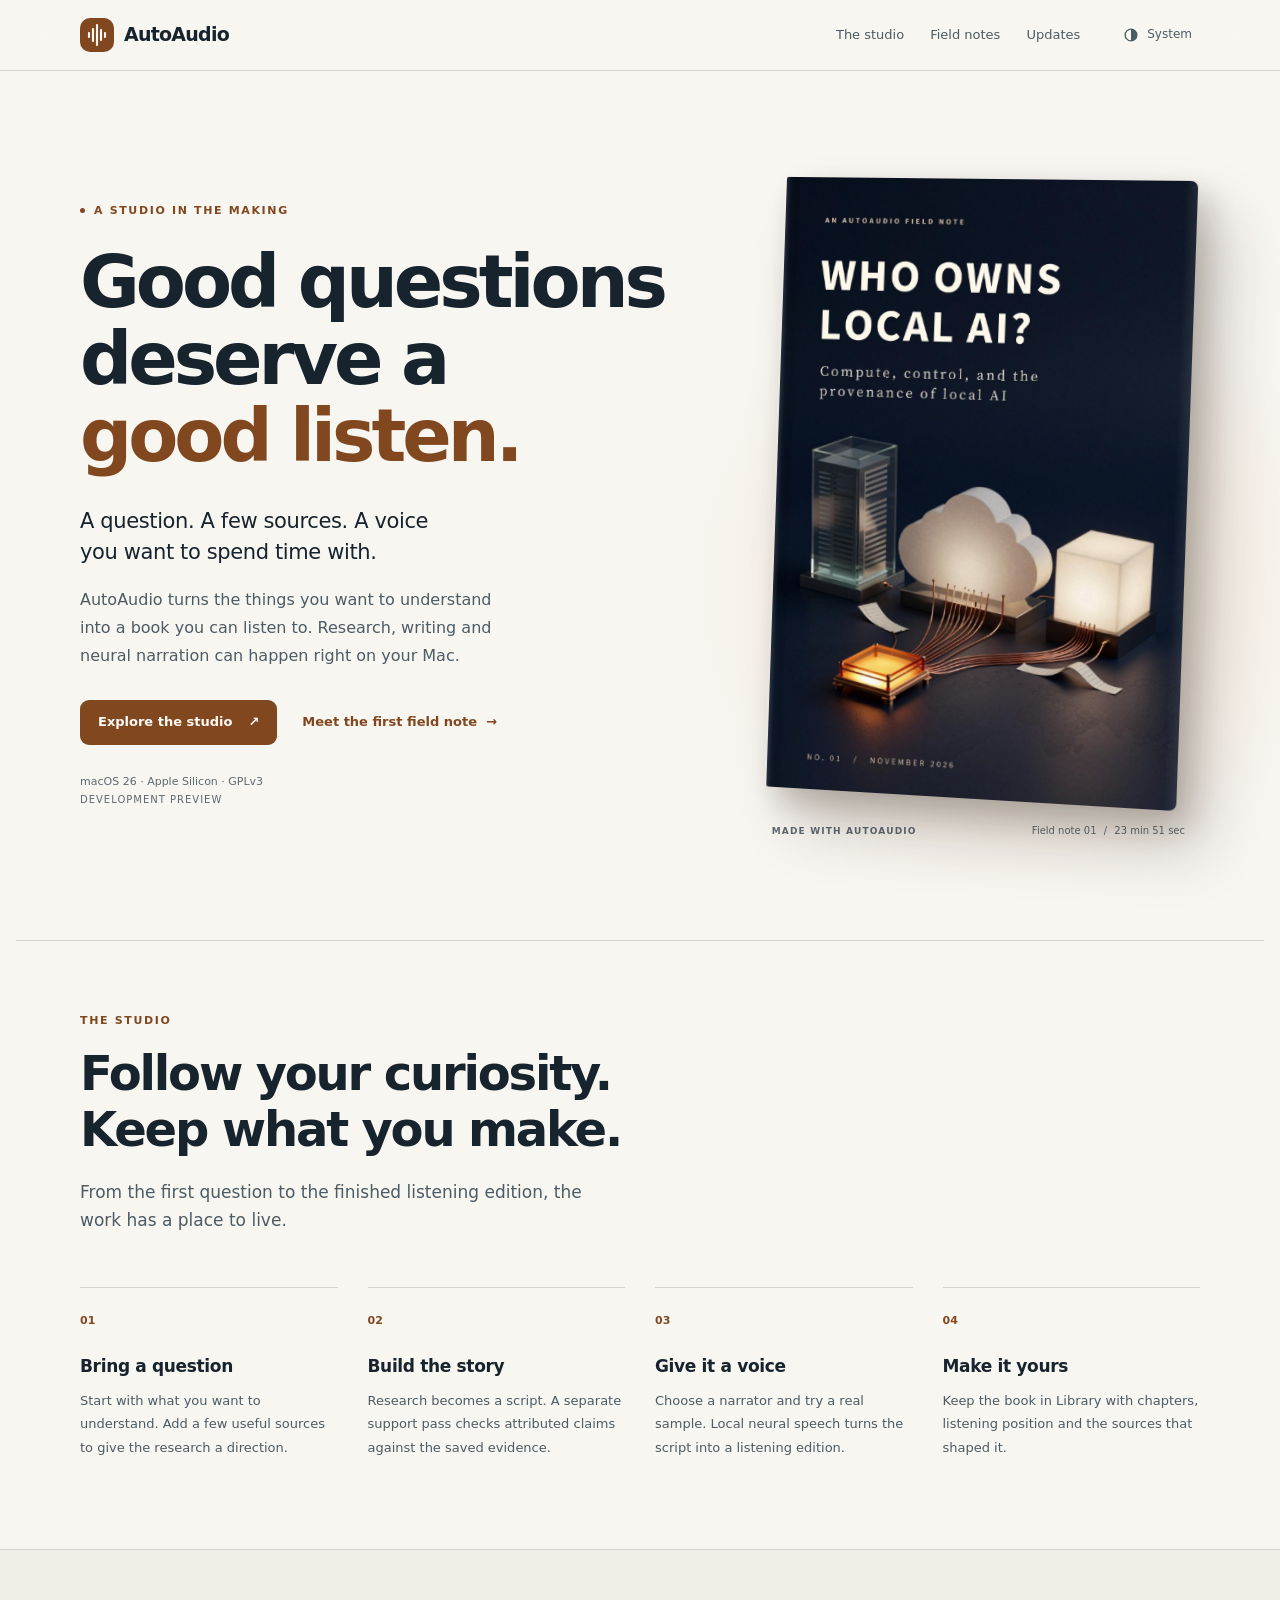
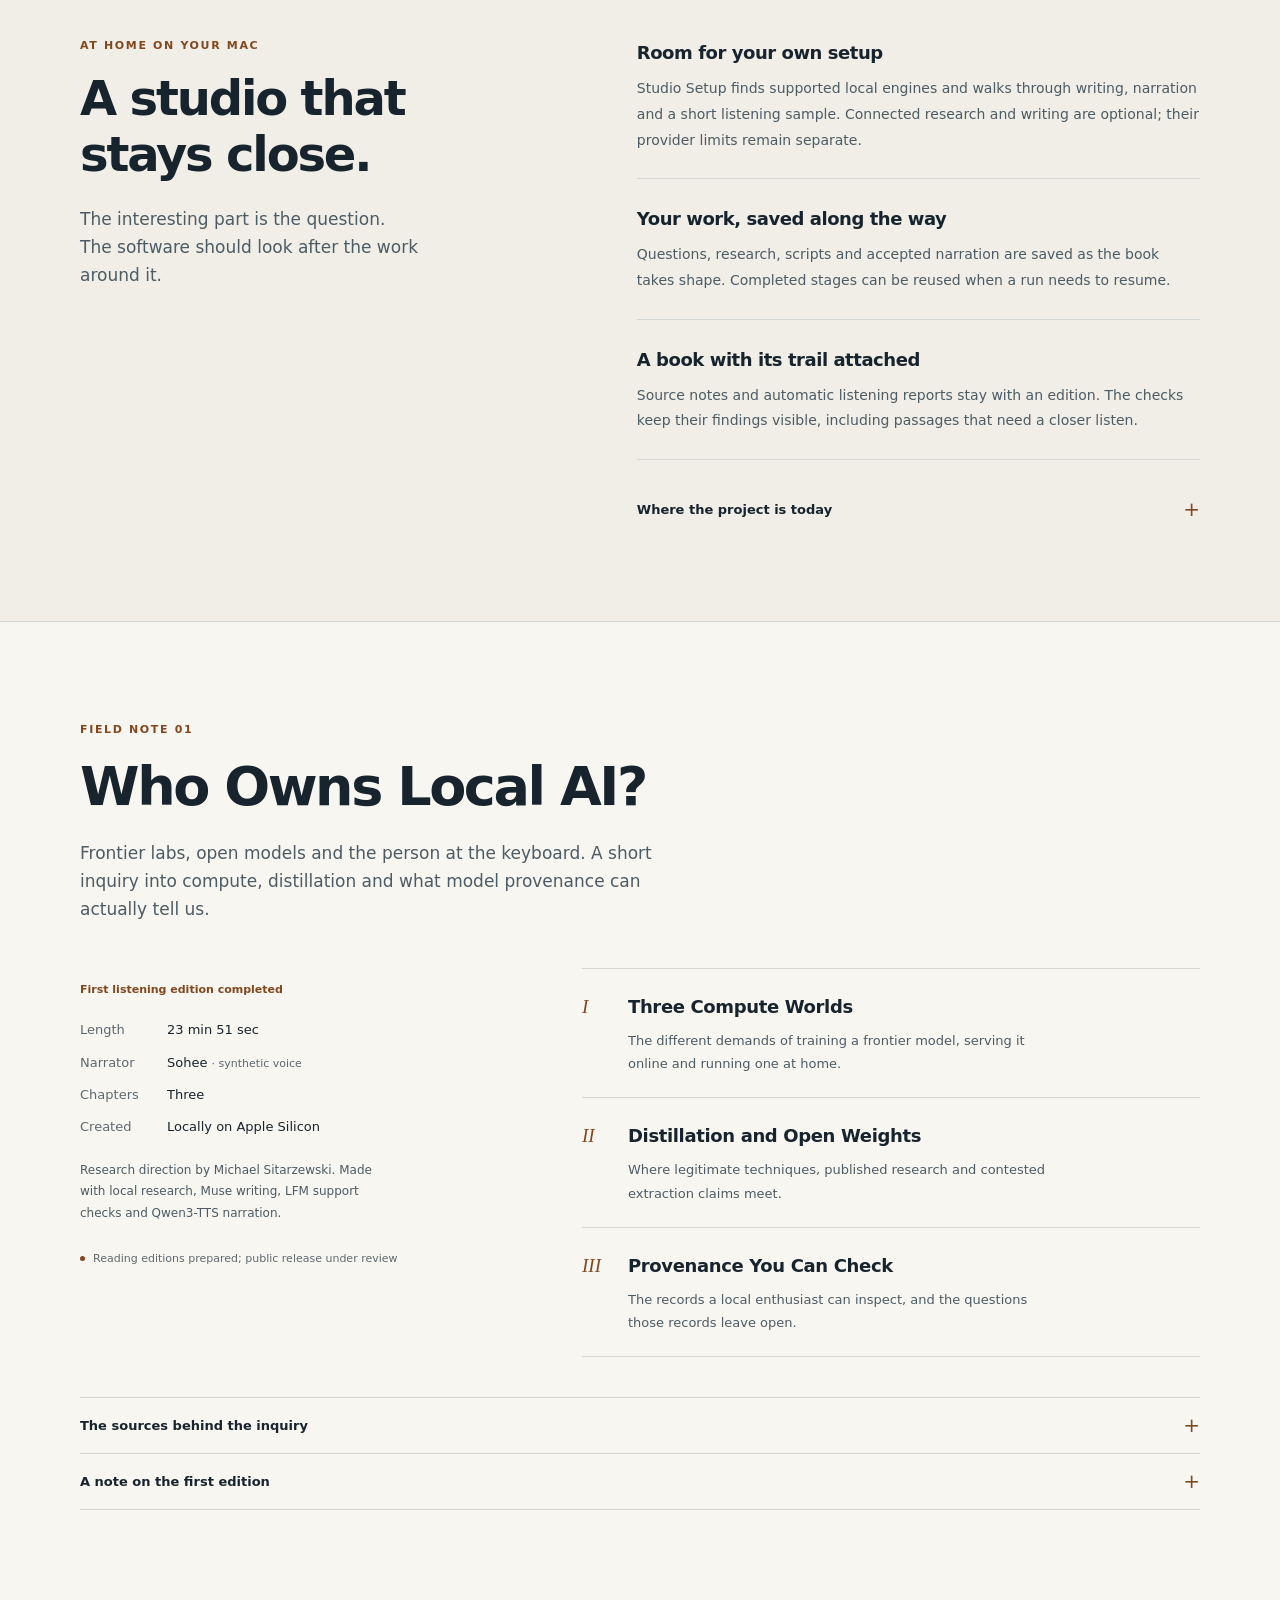
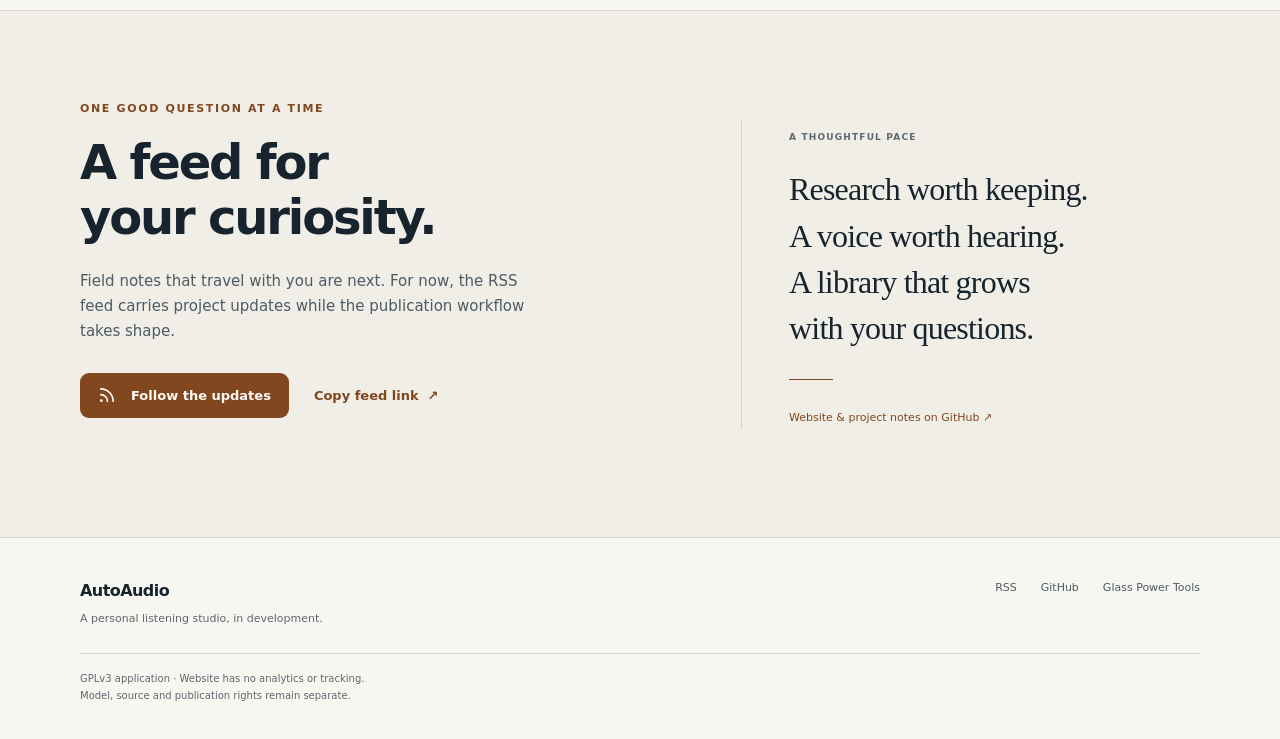
==== index.html @ 8d92912f "Add AutoAudio landing page and RSS updates" ====
<!doctype html>
<html lang="en">
<head>
  <meta charset="utf-8">
  <meta name="viewport" content="width=device-width, initial-scale=1">
  <meta name="color-scheme" content="dark light">
  <meta name="theme-color" content="#10171f" media="(prefers-color-scheme: dark)">
  <meta name="theme-color" content="#f8f6f1" media="(prefers-color-scheme: light)">
  <title>AutoAudio — Good questions deserve a good listen.</title>
  <meta name="description" content="A personal audiobook studio for Mac. Follow a question through research, writing and local neural narration, then keep the finished book in your library. In development for Apple Silicon.">
  <link rel="canonical" href="https://msitarzewski.github.io/AutoAudio/">
  <meta property="og:type" content="website">
  <meta property="og:locale" content="en_US">
  <meta property="og:site_name" content="AutoAudio">
  <meta property="og:title" content="Good questions deserve a good listen.">
  <meta property="og:description" content="A personal audiobook studio for Mac. A question, a few sources, and a voice you want to spend time with.">
  <meta property="og:url" content="https://msitarzewski.github.io/AutoAudio/">
  <meta property="og:image" content="https://msitarzewski.github.io/AutoAudio/assets/who-owns-local-ai-cover.jpg">
  <meta property="og:image:alt" content="The cover of Who Owns Local AI?, AutoAudio’s first field note.">
  <meta name="twitter:card" content="summary_large_image">
  <link rel="icon" type="image/svg+xml" href="assets/favicon.svg">
  <link rel="alternate" type="application/rss+xml" title="AutoAudio updates" href="feed.xml">
  <link rel="stylesheet" href="assets/site.css">
  <script src="assets/site.js" defer></script>
</head>
<body>
  <a class="skip-link" href="#content">Skip to content</a>
  <header class="site-header">
    <div class="header-inner">
      <a class="wordmark" href="./" aria-label="AutoAudio home">
        <svg class="brand-mark" width="34" height="34" viewBox="0 0 34 34" aria-hidden="true"><rect width="34" height="34" rx="10" fill="currentColor"/><g stroke="var(--mark-ink)" stroke-width="2.1" stroke-linecap="round"><path d="M9 15v4M13 11v12M17 7v20M21 12v10M25 15v4"/></g></svg>
        <span>AutoAudio</span>
      </a>
      <nav aria-label="Main navigation">
        <a href="#studio">The studio</a>
        <a href="#field-note">Field notes</a>
        <a href="#updates">Updates</a>
      </nav>
      <button class="appearance-button" id="appearance" type="button" aria-label="Appearance: system. Change appearance." title="Change appearance" hidden>
        <svg width="18" height="18" viewBox="0 0 20 20" fill="none" aria-hidden="true"><circle cx="10" cy="10" r="6.5" stroke="currentColor" stroke-width="1.5"/><path d="M10 3.5a6.5 6.5 0 0 1 0 13Z" fill="currentColor"/></svg>
        <span id="appearance-label">System</span>
      </button>
    </div>
  </header>

  <main id="content">
    <section class="hero page-width" aria-labelledby="hero-title">
      <div class="hero-copy">
        <p class="eyebrow"><span class="status-dot" aria-hidden="true"></span> A studio in the making</p>
        <h1 id="hero-title">Good questions<br>deserve a<br><span>good listen.</span></h1>
        <p class="hero-lede">A question. A few sources. A voice you want to spend time with.</p>
        <p class="hero-description">AutoAudio turns the things you want to understand into a book you can listen to. Research, writing and neural narration can happen right on your Mac.</p>
        <div class="actions">
          <a class="button primary" href="#studio">Explore the studio <span aria-hidden="true">↗</span></a>
          <a class="text-link" href="#field-note">Meet the first field note <span aria-hidden="true">→</span></a>
        </div>
        <p class="platform-note">macOS 26 · Apple Silicon · GPLv3<br><span>Development preview</span></p>
      </div>
      <figure class="hero-book">
        <div class="book-halo" aria-hidden="true"></div>
        <div class="cover-wrap">
          <img class="book-cover" src="assets/who-owns-local-ai-cover.jpg" width="1024" height="1536" fetchpriority="high" alt="Who Owns Local AI? A dark blue cover with a luminous personal computing core connected to sculptural computing structures by fine copper lines.">
        </div>
        <figcaption><span class="mini-label">Made with AutoAudio</span><span>Field note 01 <span aria-hidden="true">/</span> 23 min 51 sec</span></figcaption>
      </figure>
    </section>

    <section class="journey page-width" id="studio" aria-labelledby="journey-title">
      <div class="section-heading">
        <p class="eyebrow">The studio</p>
        <h2 id="journey-title">Follow your curiosity.<br>Keep what you make.</h2>
        <p>From the first question to the finished listening edition, the work has a place to live.</p>
      </div>
      <ol class="journey-steps">
        <li><span class="step-number" aria-hidden="true">01</span><h3>Bring a question</h3><p>Start with what you want to understand. Add a few useful sources to give the research a direction.</p></li>
        <li><span class="step-number" aria-hidden="true">02</span><h3>Build the story</h3><p>Research becomes a script. A separate support pass checks attributed claims against the saved evidence.</p></li>
        <li><span class="step-number" aria-hidden="true">03</span><h3>Give it a voice</h3><p>Choose a narrator and try a real sample. Local neural speech turns the script into a listening edition.</p></li>
        <li><span class="step-number" aria-hidden="true">04</span><h3>Make it yours</h3><p>Keep the book in Library with chapters, listening position and the sources that shaped it.</p></li>
      </ol>
    </section>

    <section class="close-section" aria-labelledby="close-title">
      <div class="page-width close-grid">
        <div>
          <p class="eyebrow">At home on your Mac</p>
          <h2 id="close-title">A studio that<br>stays close.</h2>
          <p class="section-intro">The interesting part is the question. The software should look after the work around it.</p>
        </div>
        <div class="studio-details">
          <article><h3>Room for your own setup</h3><p>Studio Setup finds supported local engines and walks through writing, narration and a short listening sample. Connected research and writing are optional; their provider limits remain separate.</p></article>
          <article><h3>Your work, saved along the way</h3><p>Questions, research, scripts and accepted narration are saved as the book takes shape. Completed stages can be reused when a run needs to resume.</p></article>
          <article><h3>A book with its trail attached</h3><p>Source notes and automatic listening reports stay with an edition. The checks keep their findings visible, including passages that need a closer listen.</p></article>
          <details class="plain-disclosure"><summary>Where the project is today <span aria-hidden="true">+</span></summary><div><p>The Mac studio has produced a complete book through its local pipeline, including native Library playback. AutoAudio is still a development project.</p><p>Companion listening on iPhone, iPad and Apple Vision Pro, and optional private iCloud sync, are in development and qualification. Public app downloads are not posted here yet.</p></div></details>
        </div>
      </div>
    </section>

    <section class="field-note page-width" id="field-note" aria-labelledby="book-title">
      <div class="section-heading book-heading">
        <p class="eyebrow">Field note 01</p>
        <h2 id="book-title">Who Owns Local AI?</h2>
        <p>Frontier labs, open models and the person at the keyboard. A short inquiry into compute, distillation and what model provenance can actually tell us.</p>
      </div>
      <div class="book-detail-grid">
        <div class="edition-facts">
          <p class="edition-status">First listening edition completed</p>
          <dl>
            <div><dt>Length</dt><dd>23 min 51 sec</dd></div>
            <div><dt>Narrator</dt><dd>Sohee <span>· synthetic voice</span></dd></div>
            <div><dt>Chapters</dt><dd>Three</dd></div>
            <div><dt>Created</dt><dd>Locally on Apple Silicon</dd></div>
          </dl>
          <p class="edition-caption">Research direction by Michael Sitarzewski. Made with local research, Muse writing, LFM support checks and Qwen3-TTS narration.</p>
          <p class="publication-note"><span class="status-dot" aria-hidden="true"></span> Reading editions prepared; public release under review</p>
        </div>
        <ol class="chapter-list">
          <li><span aria-hidden="true">I</span><div><h3>Three Compute Worlds</h3><p>The different demands of training a frontier model, serving it online and running one at home.</p></div></li>
          <li><span aria-hidden="true">II</span><div><h3>Distillation and Open Weights</h3><p>Where legitimate techniques, published research and contested extraction claims meet.</p></div></li>
          <li><span aria-hidden="true">III</span><div><h3>Provenance You Can Check</h3><p>The records a local enthusiast can inspect, and the questions those records leave open.</p></div></li>
        </ol>
      </div>
      <div class="book-notes">
        <details class="plain-disclosure"><summary>The sources behind the inquiry <span aria-hidden="true">+</span></summary><div>
          <p>Five primary-source publications and repositories were consulted for this edition, as retrieved on November 8, 2026. These are publisher statements and documentation; inclusion does not imply endorsement of the book.</p>
          <ol class="source-list">
            <li><span>Anthropic · February 23, 2026</span><a href="https://www.anthropic.com/news/detecting-and-preventing-distillation-attacks">Detecting and preventing distillation attacks <span aria-hidden="true">↗</span></a></li>
            <li><span>Anthropic · October 12, 2026</span><a href="https://www.anthropic.com/news/distillation-defenses">Strengthening our defenses against distillation attacks <span aria-hidden="true">↗</span></a></li>
            <li><span>OpenAI · accessed November 8, 2026</span><a href="https://openai.com/index/building-the-compute-infrastructure-for-the-intelligence-age/">Building the compute infrastructure for the Intelligence Age <span aria-hidden="true">↗</span></a></li>
            <li><span>DeepSeek-AI contributors · repository</span><a href="https://github.com/deepseek-ai/DeepSeek-R1">DeepSeek-R1 <span aria-hidden="true">↗</span></a></li>
            <li><span>MLX contributors · repository</span><a href="https://github.com/ml-explore/mlx">MLX: An array framework for Apple silicon <span aria-hidden="true">↗</span></a></li>
          </ol>
        </div></details>
        <details class="plain-disclosure"><summary>A note on the first edition <span aria-hidden="true">+</span></summary><div>
          <p>This is an AI-assisted research and listening edition. Its automatic report retains 21 passage-level recognition flags. The PDF and EPUB reading editions are prepared. Source wording, attribution and publication rights remain under review.</p>
          <p>The local book is complete in its producing Library. Public audio, PDF and EPUB downloads are not posted on this page.</p>
        </div></details>
      </div>
    </section>

    <section class="updates-section" id="updates" aria-labelledby="updates-title">
      <div class="page-width updates-grid">
        <div>
          <p class="eyebrow">One good question at a time</p>
          <h2 id="updates-title">A feed for<br>your curiosity.</h2>
          <p>Field notes that travel with you are next. For now, the RSS feed carries project updates while the publication workflow takes shape.</p>
          <div class="actions"><a class="button primary" href="feed.xml"><svg width="17" height="17" viewBox="0 0 18 18" fill="none" aria-hidden="true"><circle cx="3.5" cy="14.5" r="1.5" fill="currentColor"/><path d="M3 8a7 7 0 0 1 7 7M3 2a13 13 0 0 1 13 13" stroke="currentColor" stroke-width="1.8" stroke-linecap="round"/></svg> Follow the updates</a><button class="text-link copy-button" id="copy-feed" type="button" hidden>Copy feed link <span aria-hidden="true">↗</span></button></div>
          <p class="copy-status" id="copy-status" role="status" aria-live="polite"></p>
        </div>
        <div class="feed-note"><span class="mini-label">A thoughtful pace</span><p>Research worth keeping. <br>A voice worth hearing. <br>A library that grows <br>with your questions.</p><span class="feed-rule" aria-hidden="true"></span><a href="https://github.com/msitarzewski/AutoAudio">Website &amp; project notes on GitHub <span aria-hidden="true">↗</span></a></div>
      </div>
    </section>
  </main>

  <footer class="site-footer page-width"><div><a class="footer-wordmark" href="./">AutoAudio</a><p>A personal listening studio, in development.</p></div><nav aria-label="Footer navigation"><a href="feed.xml">RSS</a><a href="https://github.com/msitarzewski/AutoAudio">GitHub</a><a href="https://github.com/msitarzewski/GlassPowerTools">Glass Power Tools</a></nav><p class="footer-note">GPLv3 application · Website has no analytics or tracking.<br>Model, source and publication rights remain separate.</p></footer>
</body>
</html>
---- assets/site.css ----
/* AutoAudio: the Apple-family site, with the first field note's ink and copper. */
:root {
  color-scheme: dark;
  --background: #10171f;
  --surface: #151f29;
  --surface-soft: #19232d;
  --text: #f3f0e8;
  --muted: #bac1c6;
  --dim: #a3acb3;
  --line: #35424d;
  --copper: #e8b990;
  --copper-strong: #f3c7a2;
  --button-ink: #201910;
  --mark-ink: #10171f;
  --glow: rgba(211, 137, 66, .13);
  --shadow: rgba(0, 0, 0, .5);
  --font: -apple-system, BlinkMacSystemFont, "SF Pro Text", "Helvetica Neue", system-ui, sans-serif;
  --read: 660px;
  --wide: 1120px;
  --gutter: clamp(22px, 5vw, 64px);
}
@media (prefers-color-scheme: light) {
  :root:not([data-theme="dark"]) {
    color-scheme: light;
    --background: #f8f6f1;
    --surface: #f0eee7;
    --surface-soft: #eeebe3;
    --text: #17232d;
    --muted: #4c5b64;
    --dim: #5d6870;
    --line: #d4d6d3;
    --copper: #814820;
    --copper-strong: #6f3a19;
    --button-ink: #fffaf5;
    --mark-ink: #fffaf5;
    --glow: rgba(211, 137, 66, .16);
    --shadow: rgba(43, 30, 18, .21);
  }
}
:root[data-theme="light"] {
  color-scheme: light;
  --background: #f8f6f1;
  --surface: #f0eee7;
  --surface-soft: #eeebe3;
  --text: #17232d;
  --muted: #4c5b64;
  --dim: #5d6870;
  --line: #d4d6d3;
  --copper: #814820;
  --copper-strong: #6f3a19;
  --button-ink: #fffaf5;
  --mark-ink: #fffaf5;
  --glow: rgba(211, 137, 66, .16);
  --shadow: rgba(43, 30, 18, .21);
}
* { box-sizing: border-box; }
html { scroll-behavior: smooth; scroll-padding-top: 94px; -webkit-text-size-adjust: 100%; }
body { margin: 0; color: var(--text); background: var(--background); font: 17px/1.65 var(--font); -webkit-font-smoothing: antialiased; overflow-x: clip; }
a { color: var(--copper); text-underline-offset: 4px; text-decoration-thickness: 1px; }
a:hover { color: var(--copper-strong); }
a:focus-visible, button:focus-visible, summary:focus-visible { outline: 3px solid var(--copper); outline-offset: 5px; border-radius: 5px; }
button { font: inherit; }
button, summary { -webkit-tap-highlight-color: transparent; }
button[hidden] { display: none; }
img, svg { max-width: 100%; }
img { display: block; height: auto; }
p, h1, h2, h3, figure { margin: 0; }
h1, h2, h3 { font-weight: 650; }
::selection { background: var(--copper); color: var(--background); }
.page-width { max-width: calc(var(--wide) + var(--gutter) * 2); margin-inline: auto; padding-inline: var(--gutter); }
.skip-link { position: fixed; top: 12px; left: 12px; z-index: 10; transform: translateY(-180%); background: var(--surface); color: var(--text); padding: 10px 16px; border-radius: 8px; }
.skip-link:focus { transform: none; }
.site-header { position: sticky; top: 0; z-index: 5; border-bottom: 1px solid var(--line); background: var(--background); }
@supports (backdrop-filter: blur(20px)) { .site-header { background: color-mix(in srgb, var(--background) 88%, transparent); backdrop-filter: blur(20px); -webkit-backdrop-filter: blur(20px); } }
.header-inner { max-width: calc(var(--wide) + var(--gutter) * 2); margin-inline: auto; padding: 15px var(--gutter); display: flex; align-items: center; gap: 34px; min-height: 70px; }
.wordmark { display: inline-flex; align-items: center; gap: 10px; font-size: 19px; font-weight: 680; letter-spacing: -.04em; color: var(--text); text-decoration: none; }
.brand-mark { color: var(--copper); flex: 0 0 auto; }
.site-header nav { display: flex; gap: 26px; margin-left: auto; }
.site-header nav a { font-size: 13px; text-decoration: none; color: var(--muted); padding-block: 8px; }
.site-header nav a:hover { color: var(--text); }
.appearance-button { display: inline-flex; align-items: center; justify-content: center; gap: 7px; min-height: 34px; padding: 4px 8px; border: 0; background: none; color: var(--muted); cursor: pointer; font-size: 12px; }
.appearance-button:hover { color: var(--text); }
.hero { display: grid; grid-template-columns: minmax(0, 1.15fr) minmax(0, .85fr); gap: clamp(36px, 6vw, 100px); padding-top: clamp(70px, 8vw, 118px); padding-bottom: 100px; align-items: center; }
.eyebrow { color: var(--copper); font-size: 11px; font-weight: 650; line-height: 1.4; text-transform: uppercase; letter-spacing: .15em; display: flex; align-items: center; gap: 9px; }
.status-dot { width: 5px; height: 5px; flex: 0 0 auto; border-radius: 50%; display: inline-block; background: currentColor; }
h1 { font-size: clamp(49px, 5.7vw, 76px); line-height: 1.06; letter-spacing: -.055em; margin-top: 24px; }
h1 span { color: var(--copper); }
.hero-lede { font-size: 21px; line-height: 1.5; letter-spacing: -.018em; max-width: 390px; margin-top: 31px; }
.hero-description { max-width: 440px; margin-top: 17px; color: var(--muted); font-size: 16px; line-height: 1.75; }
.actions { display: flex; flex-wrap: wrap; align-items: center; gap: 18px 25px; margin-top: 30px; }
.button { display: inline-flex; gap: 16px; align-items: center; justify-content: center; min-height: 45px; padding: 10px 18px; border-radius: 9px; text-decoration: none; font-size: 13px; line-height: 1.6; font-weight: 650; }
.button.primary { background: var(--copper); color: var(--button-ink); }
.button.primary:hover { background: var(--copper-strong); color: var(--button-ink); }
.text-link { display: inline-flex; gap: 9px; align-items: center; font-size: 13px; font-weight: 560; text-decoration: none; min-height: 44px; }
.text-link:hover { text-decoration: underline; }
.platform-note { color: var(--dim); font-size: 11px; line-height: 1.7; margin-top: 28px; }
.platform-note span { font-size: 10px; text-transform: uppercase; letter-spacing: .1em; }
.hero-book { position: relative; margin: 0; padding: 6px 15px 0; isolation: isolate; }
.book-halo { position: absolute; inset: 7% -28% -6%; z-index: -1; background: radial-gradient(ellipse at 55% 55%, var(--glow), transparent 63%); pointer-events: none; }
.cover-wrap { transform: perspective(1300px) rotateY(-6deg) rotateZ(2deg); transform-origin: center; border-radius: 2px 7px 7px 2px; overflow: hidden; box-shadow: 2px 2px 0 rgba(255,255,255,.08) inset, -2px 0 0 rgba(255,255,255,.13), 11px 14px 30px var(--shadow), 27px 36px 60px var(--shadow); position: relative; }
.cover-wrap::after { content: ""; position: absolute; inset: 0; background: linear-gradient(90deg, rgba(255,255,255,.12), transparent 1.2%, rgba(0,0,0,.15) 2.7%, transparent 4%, transparent 97%, rgba(255,255,255,.08)); pointer-events: none; }
.book-cover { width: 100%; aspect-ratio: 2 / 3; object-fit: cover; background: #10171f; }
.hero-book figcaption { display: flex; align-items: baseline; justify-content: space-between; gap: 12px; color: var(--dim); font-size: 10px; padding-top: 24px; }
.mini-label { font-size: 9px; font-weight: 650; text-transform: uppercase; letter-spacing: .13em; }
.hero-book figcaption > span:last-child { white-space: nowrap; }
.hero-book figcaption > span:last-child span { padding-inline: 4px; }
.journey { padding-top: 72px; padding-bottom: 90px; border-top: 1px solid var(--line); }
.section-heading { max-width: var(--read); }
h2 { font-size: clamp(36px, 4vw, 48px); line-height: 1.15; letter-spacing: -.045em; margin-top: 18px; }
.section-heading > p:last-child { font-size: 17px; color: var(--muted); max-width: 525px; margin-top: 21px; }
.journey-steps { display: grid; grid-template-columns: repeat(4, minmax(0,1fr)); gap: 30px; padding: 0; list-style: none; margin: 53px 0 0; }
.journey-steps li { border-top: 1px solid var(--line); padding-top: 16px; }
.step-number { color: var(--copper); font-size: 11px; font-weight: 550; font-variant-numeric: tabular-nums; }
.journey-steps h3 { font-size: 17px; letter-spacing: -.02em; margin-top: 20px; }
.journey-steps p { color: var(--muted); font-size: 13px; line-height: 1.8; margin-top: 9px; }
.close-section { padding-block: 88px; background: var(--surface); border-block: 1px solid var(--line); }
.close-grid { display: grid; grid-template-columns: minmax(0, .9fr) minmax(0, 1.1fr); gap: 96px; }
.section-intro { max-width: 340px; margin-top: 23px; color: var(--muted); font-size: 17px; }
.studio-details article { padding-bottom: 25px; margin-bottom: 25px; border-bottom: 1px solid var(--line); }
.studio-details h3 { font-size: 18px; letter-spacing: -.025em; }
.studio-details article p { color: var(--muted); font-size: 14px; line-height: 1.85; margin-top: 8px; }
.plain-disclosure summary { display: flex; align-items: center; justify-content: space-between; gap: 20px; cursor: pointer; list-style: none; min-height: 48px; font-size: 13px; font-weight: 560; }
.plain-disclosure summary::-webkit-details-marker { display: none; }
.plain-disclosure summary > span { font-size: 20px; font-weight: 350; color: var(--copper); }
.plain-disclosure[open] summary > span { transform: rotate(45deg); }
.plain-disclosure > div { padding: 9px 0 19px; font-size: 13px; line-height: 1.8; color: var(--muted); }
.plain-disclosure > div p + p { margin-top: 12px; }
.field-note { padding-top: 100px; padding-bottom: 100px; }
.book-heading { max-width: 725px; }
.book-heading h2 { font-size: clamp(36px, 4.4vw, 54px); }
.book-heading > p:last-child { max-width: 610px; }
.book-detail-grid { display: grid; grid-template-columns: minmax(0, .8fr) minmax(0, 1.2fr); gap: 90px; margin-top: 45px; }
.edition-facts { padding-top: 13px; }
.edition-status { color: var(--copper); font-size: 11px; font-weight: 600; }
.edition-facts dl { margin: 20px 0 0; font-size: 13px; }
.edition-facts dl > div { display: grid; grid-template-columns: 75px minmax(0,1fr); gap: 12px; margin-bottom: 11px; }
.edition-facts dt { color: var(--dim); }
.edition-facts dd { margin: 0; }
.edition-facts dd span { color: var(--dim); font-size: 11px; }
.edition-caption { color: var(--muted); font-size: 12px; line-height: 1.8; margin-top: 22px; max-width: 310px; }
.publication-note { color: var(--dim); font-size: 11px; display: flex; gap: 8px; align-items: center; margin-top: 25px; }
.publication-note .status-dot { color: var(--copper); }
.chapter-list { list-style: none; margin: 0; padding: 0; }
.chapter-list li { display: flex; align-items: baseline; gap: 20px; padding: 22px 0; border-top: 1px solid var(--line); }
.chapter-list li:last-child { border-bottom: 1px solid var(--line); }
.chapter-list > li > span { flex: 0 0 26px; font-family: Georgia, serif; font-size: 19px; font-style: italic; color: var(--copper); }
.chapter-list h3 { font-size: 18px; letter-spacing: -.02em; }
.chapter-list p { font-size: 13px; line-height: 1.8; color: var(--muted); margin-top: 7px; max-width: 430px; }
.book-notes { margin-top: 40px; border-top: 1px solid var(--line); }
.book-notes > details { border-bottom: 1px solid var(--line); }
.book-notes .plain-disclosure summary { min-height: 55px; }
.book-notes .plain-disclosure > div { max-width: 750px; }
.source-list { margin-top: 25px; padding-left: 20px; }
.source-list li { margin-bottom: 19px; padding-left: 7px; }
.source-list li > span { display: block; font-size: 10px; color: var(--dim); line-height: 1.6; margin-bottom: 3px; }
.source-list a { font-size: 13px; overflow-wrap: anywhere; }
.source-list a span { text-decoration: none; }
.updates-section { padding-block: 90px; background: var(--surface); border-block: 1px solid var(--line); }
.updates-grid { display: grid; grid-template-columns: minmax(0, 1.1fr) minmax(0, .9fr); gap: 100px; align-items: center; }
.updates-grid > div:first-child > p:not(.eyebrow):not(.copy-status) { max-width: 455px; color: var(--muted); font-size: 15px; margin-top: 24px; }
.copy-button { border: 0; padding: 0; background: none; color: var(--copper); cursor: pointer; }
.copy-status { font-size: 11px; color: var(--muted); min-height: 18px; margin-top: 11px; }
.feed-note { padding-left: 47px; border-left: 1px solid var(--line); }
.feed-note .mini-label { color: var(--dim); }
.feed-note > p { font-family: Georgia, "Times New Roman", serif; font-size: clamp(24px, 2.8vw, 32px); line-height: 1.45; letter-spacing: -.025em; margin-top: 18px; }
.feed-rule { display: block; width: 44px; height: 1px; background: var(--copper); margin-block: 27px 21px; }
.feed-note > a { font-size: 11px; text-decoration: none; }
.feed-note > a:hover { text-decoration: underline; }
.site-footer { display: grid; grid-template-columns: 1fr auto; gap: 25px 35px; padding-top: 38px; padding-bottom: 35px; align-items: start; }
.footer-wordmark { font-weight: 650; color: var(--text); font-size: 16px; letter-spacing: -.035em; text-decoration: none; }
.site-footer div p { color: var(--dim); font-size: 11px; margin-top: 5px; }
.site-footer nav { display: flex; gap: 24px; padding-top: 3px; }
.site-footer nav a { font-size: 11px; color: var(--muted); text-decoration: none; }
.site-footer nav a:hover { text-decoration: underline; }
.footer-note { grid-column: 1 / -1; font-size: 10px; color: var(--dim); line-height: 1.7; padding-top: 16px; border-top: 1px solid var(--line); }
.not-found { max-width: 640px; min-height: calc(100svh - 270px); padding-block: 100px; }
.not-found h1 { margin-bottom: 25px; }
.not-found > p { color: var(--muted); }
.not-found .actions { margin-top: 30px; }
@media (max-width: 1000px) {
  .hero { grid-template-columns: minmax(0, 1.1fr) minmax(0, .9fr); gap: 43px; }
  h1 { font-size: clamp(47px, 6.6vw, 66px); }
  .hero-book { padding-inline: 6px; }
  .hero-book figcaption { display: block; }
  .hero-book figcaption > span { display: block; }
  .hero-book figcaption > span:last-child { margin-top: 5px; }
  .hero-lede { font-size: 19px; }
  .hero-description { font-size: 15px; }
  .hero .actions { gap: 12px 18px; }
  .close-grid, .book-detail-grid, .updates-grid { gap: 55px; }
  .journey-steps { gap: 22px; }
  .journey-steps h3 { font-size: 16px; }
  .feed-note { padding-left: 32px; }
}
@media (max-width: 760px) {
  .header-inner { gap: 16px; padding-block: 12px; min-height: 64px; }
  .site-header nav { gap: 18px; }
  .site-header nav a { font-size: 12px; }
  .appearance-button { padding-inline: 4px; }
  #appearance-label { display: none; }
  .hero { gap: 40px; padding-top: 62px; padding-bottom: 72px; }
  h1 { font-size: 45px; }
  .hero-lede { font-size: 17px; margin-top: 24px; }
  .hero-description { font-size: 14px; }
  .hero-book { padding: 0; }
  .hero .actions { margin-top: 25px; }
  .hero .button, .hero .text-link { font-size: 12px; }
  .journey { padding-top: 60px; padding-bottom: 65px; }
  .journey-steps { grid-template-columns: repeat(2, minmax(0,1fr)); gap: 35px; margin-top: 36px; }
  .journey-steps h3 { margin-top: 12px; }
  .close-section, .updates-section { padding-block: 65px; }
  .close-grid, .updates-grid { grid-template-columns: 1fr; gap: 40px; }
  .section-intro { max-width: 470px; }
  .studio-details article { padding-bottom: 20px; margin-bottom: 20px; }
  .field-note { padding-block: 70px; }
  .book-detail-grid { gap: 36px; grid-template-columns: minmax(0,.9fr) minmax(0,1.1fr); }
  .chapter-list li { gap: 12px; }
  .chapter-list h3 { font-size: 16px; }
  .edition-facts dl > div { grid-template-columns: 64px minmax(0,1fr); gap: 5px; }
  .edition-facts dl { font-size: 12px; }
  .feed-note { padding-left: 0; padding-top: 30px; border-left: 0; border-top: 1px solid var(--line); }
  .feed-note > p br { display: none; }
  .feed-note > p { max-width: 540px; }
}
@media (max-width: 680px) {
  .hero { grid-template-columns: 1fr; gap: 50px; }
  .hero-copy { max-width: 480px; }
  h1 { font-size: clamp(43px, 8vw, 58px); }
  .hero-book { max-width: 340px; width: 68%; justify-self: center; }
}
@media (max-width: 580px) {
  .header-inner { flex-wrap: wrap; gap: 9px 16px; }
  .wordmark { font-size: 17px; }
  .brand-mark { width: 29px; height: 29px; }
  .site-header nav { order: 3; width: 100%; justify-content: space-between; margin-left: 0; gap: 15px; padding-top: 3px; }
  .site-header nav a { padding-block: 3px; font-size: 11px; }
  .appearance-button { margin-left: auto; min-height: 29px; }
  .hero { grid-template-columns: 1fr; gap: 50px; padding-top: 49px; }
  .hero-copy { max-width: 420px; }
  h1 { font-size: clamp(43px, 10.5vw, 58px); }
  .hero-lede { max-width: 330px; font-size: 19px; }
  .hero-description { max-width: 385px; font-size: 15px; }
  .hero .actions { gap: 10px 20px; }
  .hero .button, .hero .text-link { font-size: 12px; }
  .hero-book { max-width: 310px; width: 79%; justify-self: center; }
  .book-halo { inset-inline: -8%; }
  .hero-book figcaption { display: flex; font-size: 8px; gap: 6px; }
  .hero-book figcaption > span:last-child { margin-top: 0; }
  .mini-label { font-size: 8px; }
  .platform-note { margin-top: 22px; }
  h2 { font-size: 35px; }
  .section-heading > p:last-child, .section-intro { font-size: 15px; }
  .journey-steps { gap: 30px 23px; }
  .journey-steps h3 { font-size: 15px; }
  .journey-steps p { font-size: 12px; }
  .studio-details h3 { font-size: 17px; }
  .studio-details article p { font-size: 13px; }
  .book-detail-grid { grid-template-columns: 1fr; gap: 30px; margin-top: 30px; }
  .edition-facts { display: grid; grid-template-columns: 1fr; }
  .edition-facts dl { max-width: 350px; font-size: 13px; }
  .edition-facts dl > div { grid-template-columns: 80px minmax(0,1fr); }
  .edition-caption { max-width: 380px; }
  .publication-note { margin-top: 18px; }
  .chapter-list h3 { font-size: 17px; }
  .book-notes { margin-top: 28px; }
  .plain-disclosure summary { font-size: 12px; }
  .plain-disclosure > div { font-size: 12px; }
  .source-list { padding-left: 17px; }
  .source-list li { padding-left: 3px; }
  .source-list a { font-size: 12px; }
  .feed-note > p { font-size: 27px; }
  .site-footer { grid-template-columns: 1fr; gap: 20px; padding-top: 30px; }
  .site-footer nav { gap: 25px; flex-wrap: wrap; }
  .footer-note { padding-top: 20px; }
}
@media (prefers-reduced-motion: reduce) {
  html { scroll-behavior: auto; }
  *, *::before, *::after { animation: none !important; transition: none !important; }
}
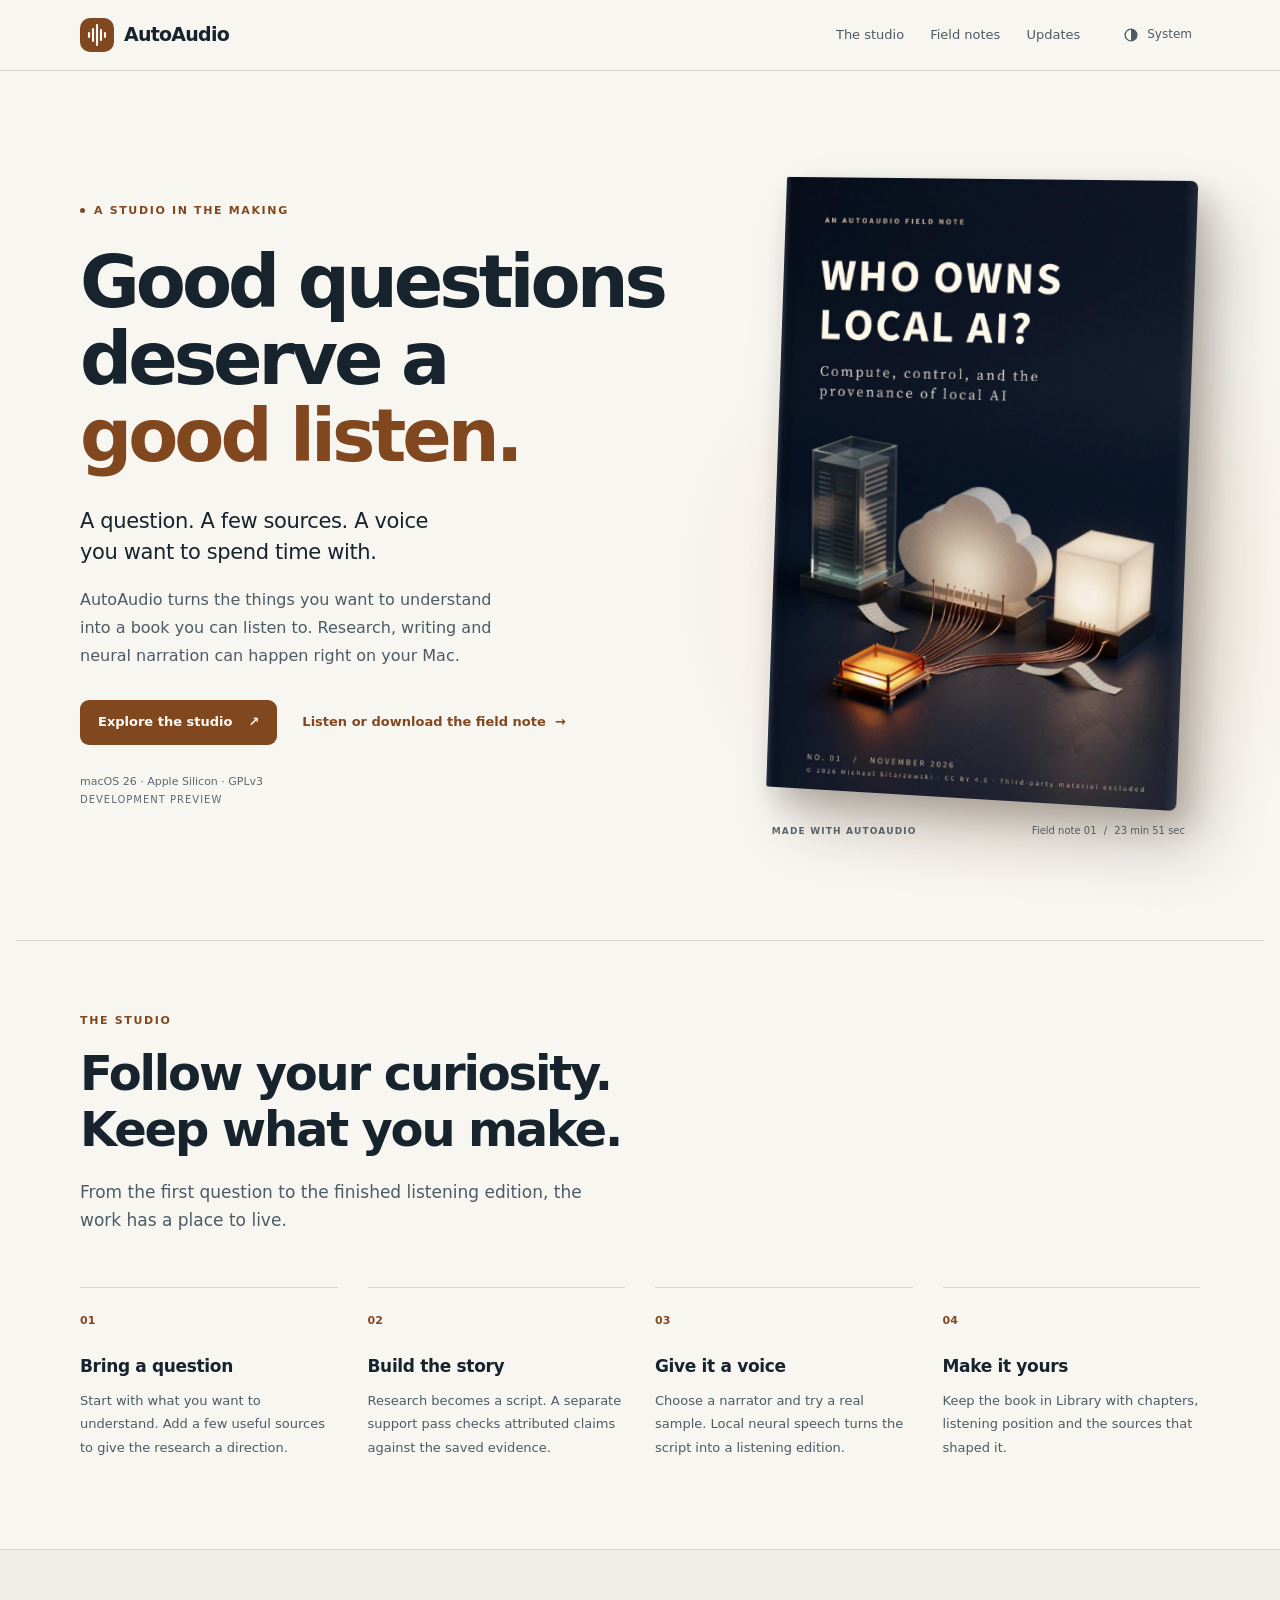
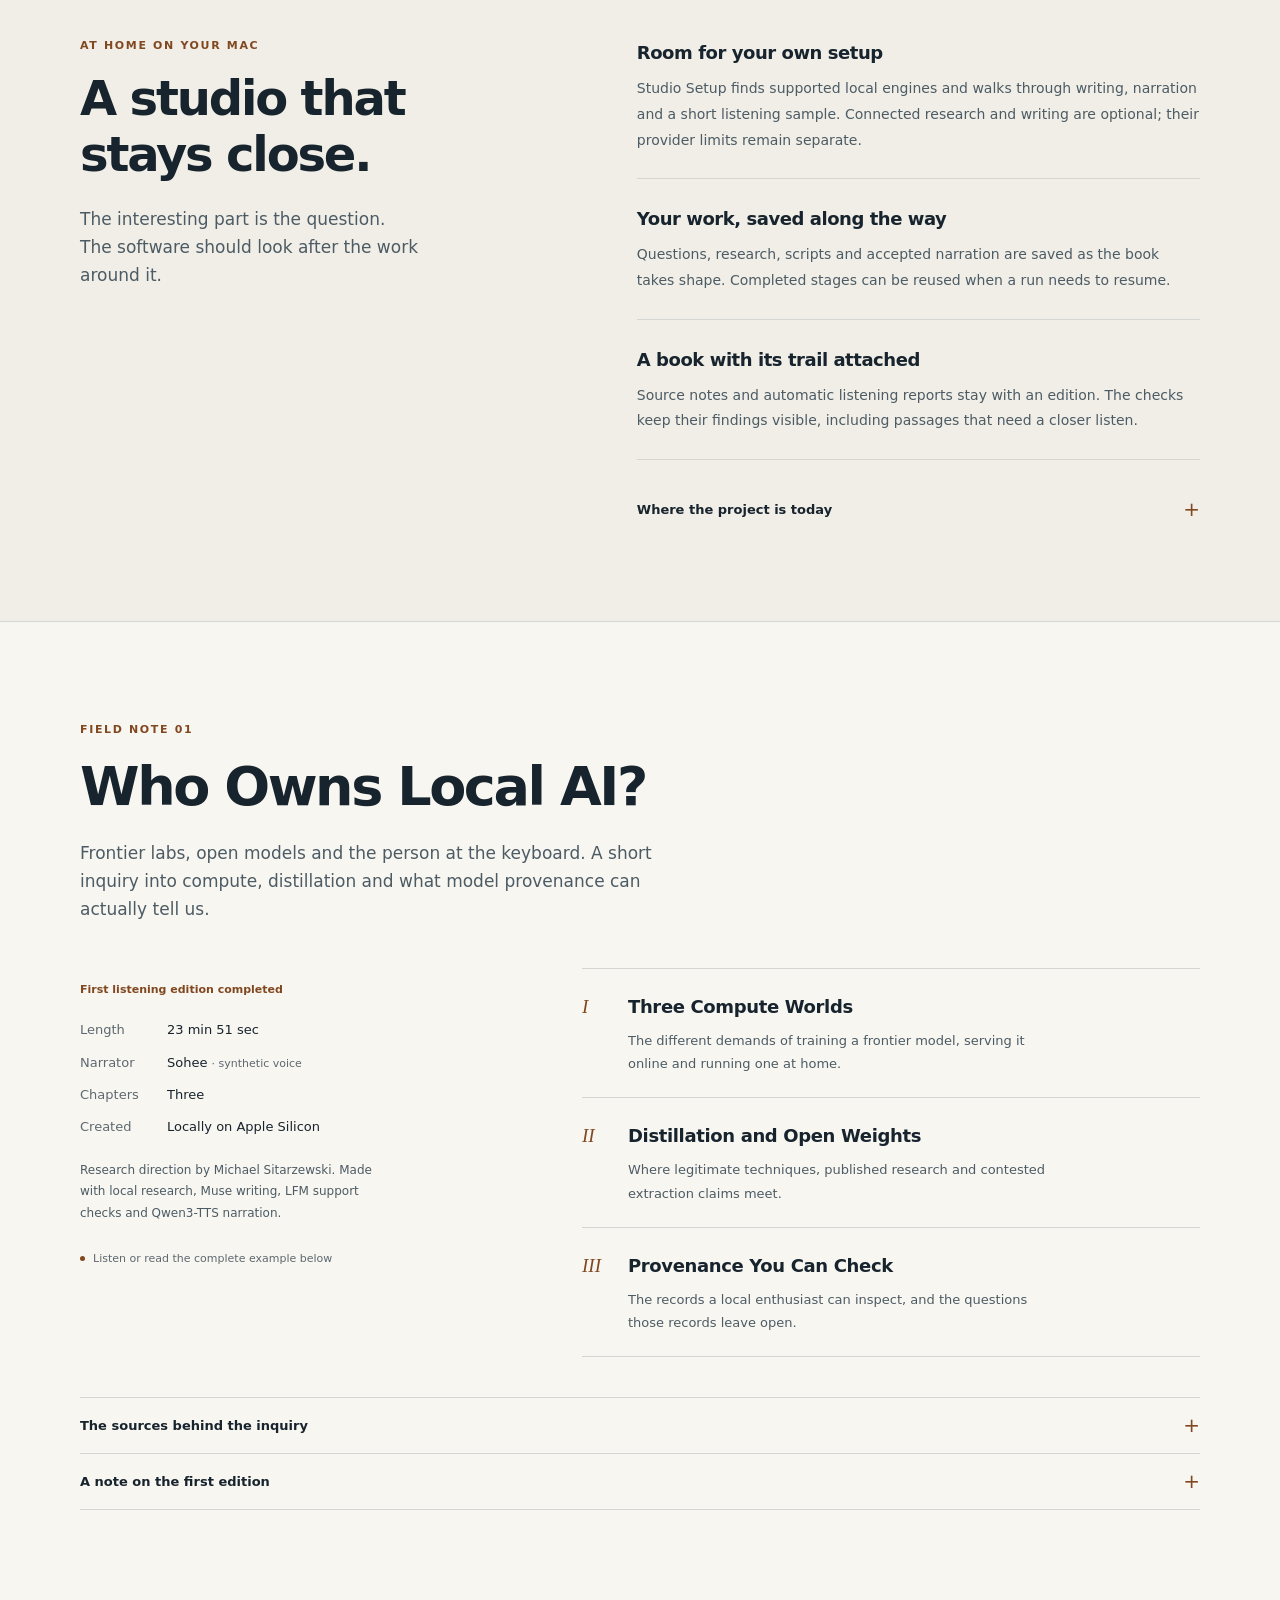
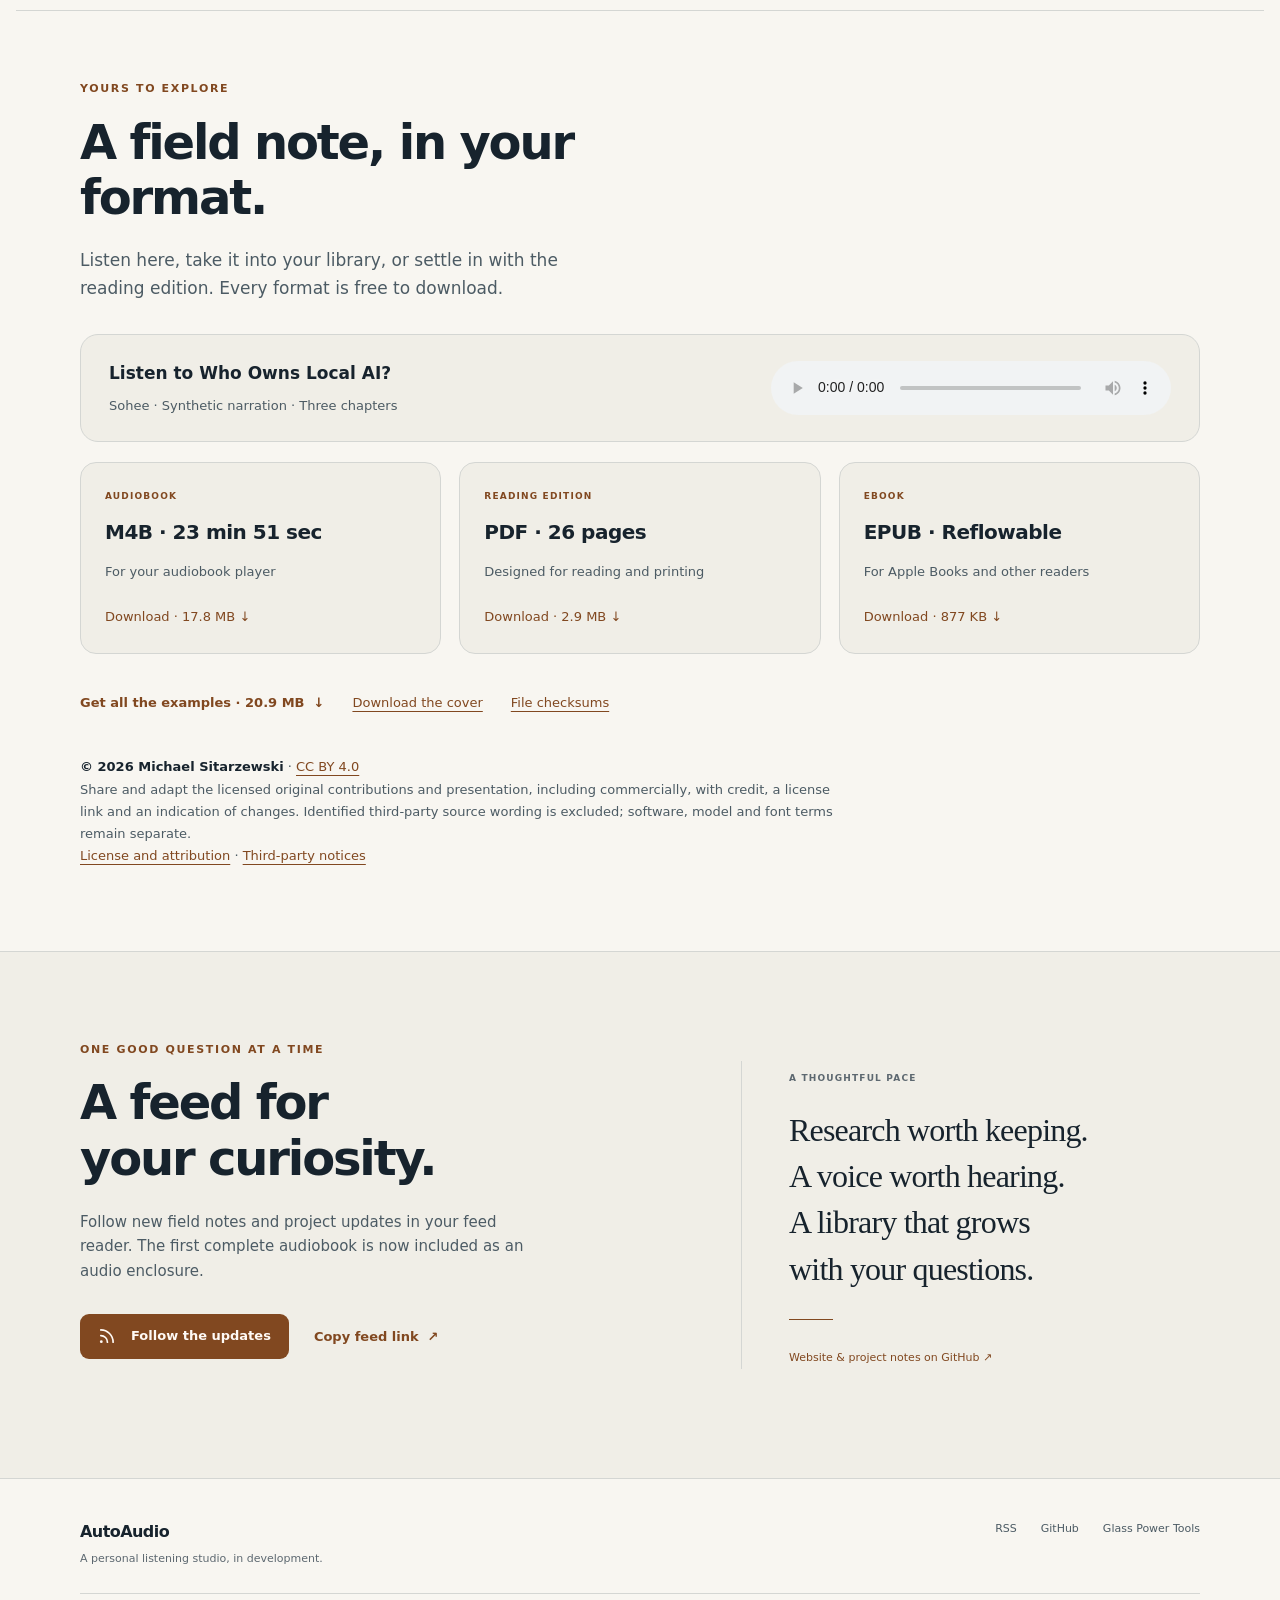
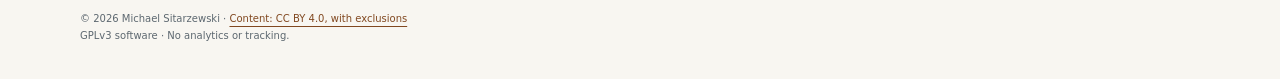
==== commit b6574857: "Publish licensed local-AI examples and audio feed" ====
--- a/index.html
+++ b/index.html
@@ -52,7 +52,7 @@
         <p class="hero-description">AutoAudio turns the things you want to understand into a book you can listen to. Research, writing and neural narration can happen right on your Mac.</p>
         <div class="actions">
           <a class="button primary" href="#studio">Explore the studio <span aria-hidden="true">↗</span></a>
-          <a class="text-link" href="#field-note">Meet the first field note <span aria-hidden="true">→</span></a>
+          <a class="text-link" href="#downloads">Listen or download the field note <span aria-hidden="true">→</span></a>
         </div>
         <p class="platform-note">macOS 26 · Apple Silicon · GPLv3<br><span>Development preview</span></p>
       </div>
@@ -111,7 +111,7 @@
             <div><dt>Created</dt><dd>Locally on Apple Silicon</dd></div>
           </dl>
           <p class="edition-caption">Research direction by Michael Sitarzewski. Made with local research, Muse writing, LFM support checks and Qwen3-TTS narration.</p>
-          <p class="publication-note"><span class="status-dot" aria-hidden="true"></span> Reading editions prepared; public release under review</p>
+          <p class="publication-note"><span class="status-dot" aria-hidden="true"></span> Listen or read the complete example below</p>
         </div>
         <ol class="chapter-list">
           <li><span aria-hidden="true">I</span><div><h3>Three Compute Worlds</h3><p>The different demands of training a frontier model, serving it online and running one at home.</p></div></li>
@@ -131,10 +131,18 @@
           </ol>
         </div></details>
         <details class="plain-disclosure"><summary>A note on the first edition <span aria-hidden="true">+</span></summary><div>
-          <p>This is an AI-assisted research and listening edition. Its automatic report retains 21 passage-level recognition flags. The PDF and EPUB reading editions are prepared. Source wording, attribution and publication rights remain under review.</p>
-          <p>The local book is complete in its producing Library. Public audio, PDF and EPUB downloads are not posted on this page.</p>
+          <p>This is an AI-assisted research and listening edition. Its automatic report retains 21 passage-level recognition flags; these are not human judgments of each passage. Research reflects sources retrieved on November 8, 2026. The reading editions include source notes and production credits.</p>
+          <p>This example preserves the completed listening manuscript. The PDF and EPUB mark source-derived wording and explain the license exclusions. Interpretive conclusions and practical guidance remain the edition’s synthesis.</p>
         </div></details>
       </div>
+    </section>
+
+    <section class="downloads-section page-width" id="downloads" aria-labelledby="downloads-title">
+      <div class="section-heading"><p class="eyebrow">Yours to explore</p><h2 id="downloads-title">A field note, in your format.</h2><p>Listen here, take it into your library, or settle in with the reading edition. Every format is free to download.</p></div>
+      <div class="listen-panel"><div><h3>Listen to Who Owns Local AI?</h3><p>Sohee · Synthetic narration · Three chapters</p></div><audio controls preload="metadata" aria-label="Who Owns Local AI? narrated by Sohee"><source src="examples/who-owns-local-ai/who-owns-local-ai.m4b" type="audio/mp4">Your browser does not support this player. <a href="examples/who-owns-local-ai/who-owns-local-ai.m4b">Download the audiobook</a>.</audio></div>
+      <div class="download-grid"><a class="download-card" href="examples/who-owns-local-ai/who-owns-local-ai.m4b" download><span class="mini-label">Audiobook</span><strong>M4B · 23 min 51 sec</strong><span>For your audiobook player</span><span class="download-size">Download · 17.8 MB <span aria-hidden="true">↓</span></span></a><a class="download-card" href="examples/who-owns-local-ai/who-owns-local-ai.pdf" download><span class="mini-label">Reading edition</span><strong>PDF · 26 pages</strong><span>Designed for reading and printing</span><span class="download-size">Download · 2.9 MB <span aria-hidden="true">↓</span></span></a><a class="download-card" href="examples/who-owns-local-ai/who-owns-local-ai.epub" download><span class="mini-label">Ebook</span><strong>EPUB · Reflowable</strong><span>For Apple Books and other readers</span><span class="download-size">Download · 877 KB <span aria-hidden="true">↓</span></span></a></div>
+      <div class="download-extras"><a class="text-link" href="examples/who-owns-local-ai/who-owns-local-ai-examples.zip" download>Get all the examples · 20.9 MB <span aria-hidden="true">↓</span></a><a href="examples/who-owns-local-ai/cover.jpg" download>Download the cover</a><a href="examples/who-owns-local-ai/SHA256SUMS.txt">File checksums</a></div>
+      <div class="content-license"><p><strong>© 2026 Michael Sitarzewski</strong> · <a rel="license" href="https://creativecommons.org/licenses/by/4.0/">CC BY 4.0</a></p><p>Share and adapt the licensed original contributions and presentation, including commercially, with credit, a license link and an indication of changes. Identified third-party source wording is excluded; software, model and font terms remain separate.</p><p><a href="examples/who-owns-local-ai/LICENSE.txt">License and attribution</a> · <a href="examples/who-owns-local-ai/THIRD-PARTY-NOTICES.txt">Third-party notices</a></p></div>
     </section>
 
     <section class="updates-section" id="updates" aria-labelledby="updates-title">
@@ -142,7 +150,7 @@
         <div>
           <p class="eyebrow">One good question at a time</p>
           <h2 id="updates-title">A feed for<br>your curiosity.</h2>
-          <p>Field notes that travel with you are next. For now, the RSS feed carries project updates while the publication workflow takes shape.</p>
+          <p>Follow new field notes and project updates in your feed reader. The first complete audiobook is now included as an audio enclosure.</p>
           <div class="actions"><a class="button primary" href="feed.xml"><svg width="17" height="17" viewBox="0 0 18 18" fill="none" aria-hidden="true"><circle cx="3.5" cy="14.5" r="1.5" fill="currentColor"/><path d="M3 8a7 7 0 0 1 7 7M3 2a13 13 0 0 1 13 13" stroke="currentColor" stroke-width="1.8" stroke-linecap="round"/></svg> Follow the updates</a><button class="text-link copy-button" id="copy-feed" type="button" hidden>Copy feed link <span aria-hidden="true">↗</span></button></div>
           <p class="copy-status" id="copy-status" role="status" aria-live="polite"></p>
         </div>
@@ -151,6 +159,6 @@
     </section>
   </main>
 
-  <footer class="site-footer page-width"><div><a class="footer-wordmark" href="./">AutoAudio</a><p>A personal listening studio, in development.</p></div><nav aria-label="Footer navigation"><a href="feed.xml">RSS</a><a href="https://github.com/msitarzewski/AutoAudio">GitHub</a><a href="https://github.com/msitarzewski/GlassPowerTools">Glass Power Tools</a></nav><p class="footer-note">GPLv3 application · Website has no analytics or tracking.<br>Model, source and publication rights remain separate.</p></footer>
+  <footer class="site-footer page-width"><div><a class="footer-wordmark" href="./">AutoAudio</a><p>A personal listening studio, in development.</p></div><nav aria-label="Footer navigation"><a href="feed.xml">RSS</a><a href="https://github.com/msitarzewski/AutoAudio">GitHub</a><a href="https://github.com/msitarzewski/GlassPowerTools">Glass Power Tools</a></nav><p class="footer-note">© 2026 Michael Sitarzewski · <a href="CONTENT-LICENSE.md">Content: CC BY 4.0, with exclusions</a><br>GPLv3 software · No analytics or tracking.</p></footer>
 </body>
 </html>
--- a/assets/site.css
+++ b/assets/site.css
@@ -277,3 +277,15 @@
   html { scroll-behavior: auto; }
   *, *::before, *::after { animation: none !important; transition: none !important; }
 }
+
+/* Downloadable field-note editions: native audio controls and explicit formats. */
+.downloads-section{padding-block:70px 84px;border-top:1px solid var(--line)}
+.listen-panel{display:flex;align-items:center;justify-content:space-between;gap:28px;padding:24px 28px;margin:32px 0 20px;background:var(--surface);border:1px solid var(--line);border-radius:18px}
+.listen-panel h3{font-size:17px;margin:0 0 8px}.listen-panel p{color:var(--muted);font-size:13px;margin:0}
+.listen-panel audio{width: min(100%,400px);flex-shrink:0}
+.download-grid{display:grid;grid-template-columns:repeat(3,minmax(0,1fr));gap:18px}
+.download-card{display:flex;flex-direction:column;gap:12px;padding:26px 24px;border:1px solid var(--line);border-radius:16px;text-decoration:none;background:var(--surface)}
+.download-card:hover{border-color:var(--copper)}.download-card strong{color:var(--text);font-size:20px;letter-spacing:-.025em}.download-card>span:not(.mini-label){color:var(--muted);font-size:13px}.download-card .download-size{padding-top:12px;color:var(--copper)!important}
+.download-extras{display:flex;align-items:center;flex-wrap:wrap;gap:18px 28px;margin:26px 0 32px;font-size:13px}
+.content-license{max-width:760px;font-size:13px;line-height:1.7;color:var(--muted)}.content-license strong{color:var(--text)}
+@media(max-width:760px){.listen-panel{align-items:stretch;flex-direction:column;gap:18px}.listen-panel audio{width:100%}.download-grid{grid-template-columns:1fr}.download-card{gap:8px;padding:22px}.downloads-section{padding-block:45px 55px}}
